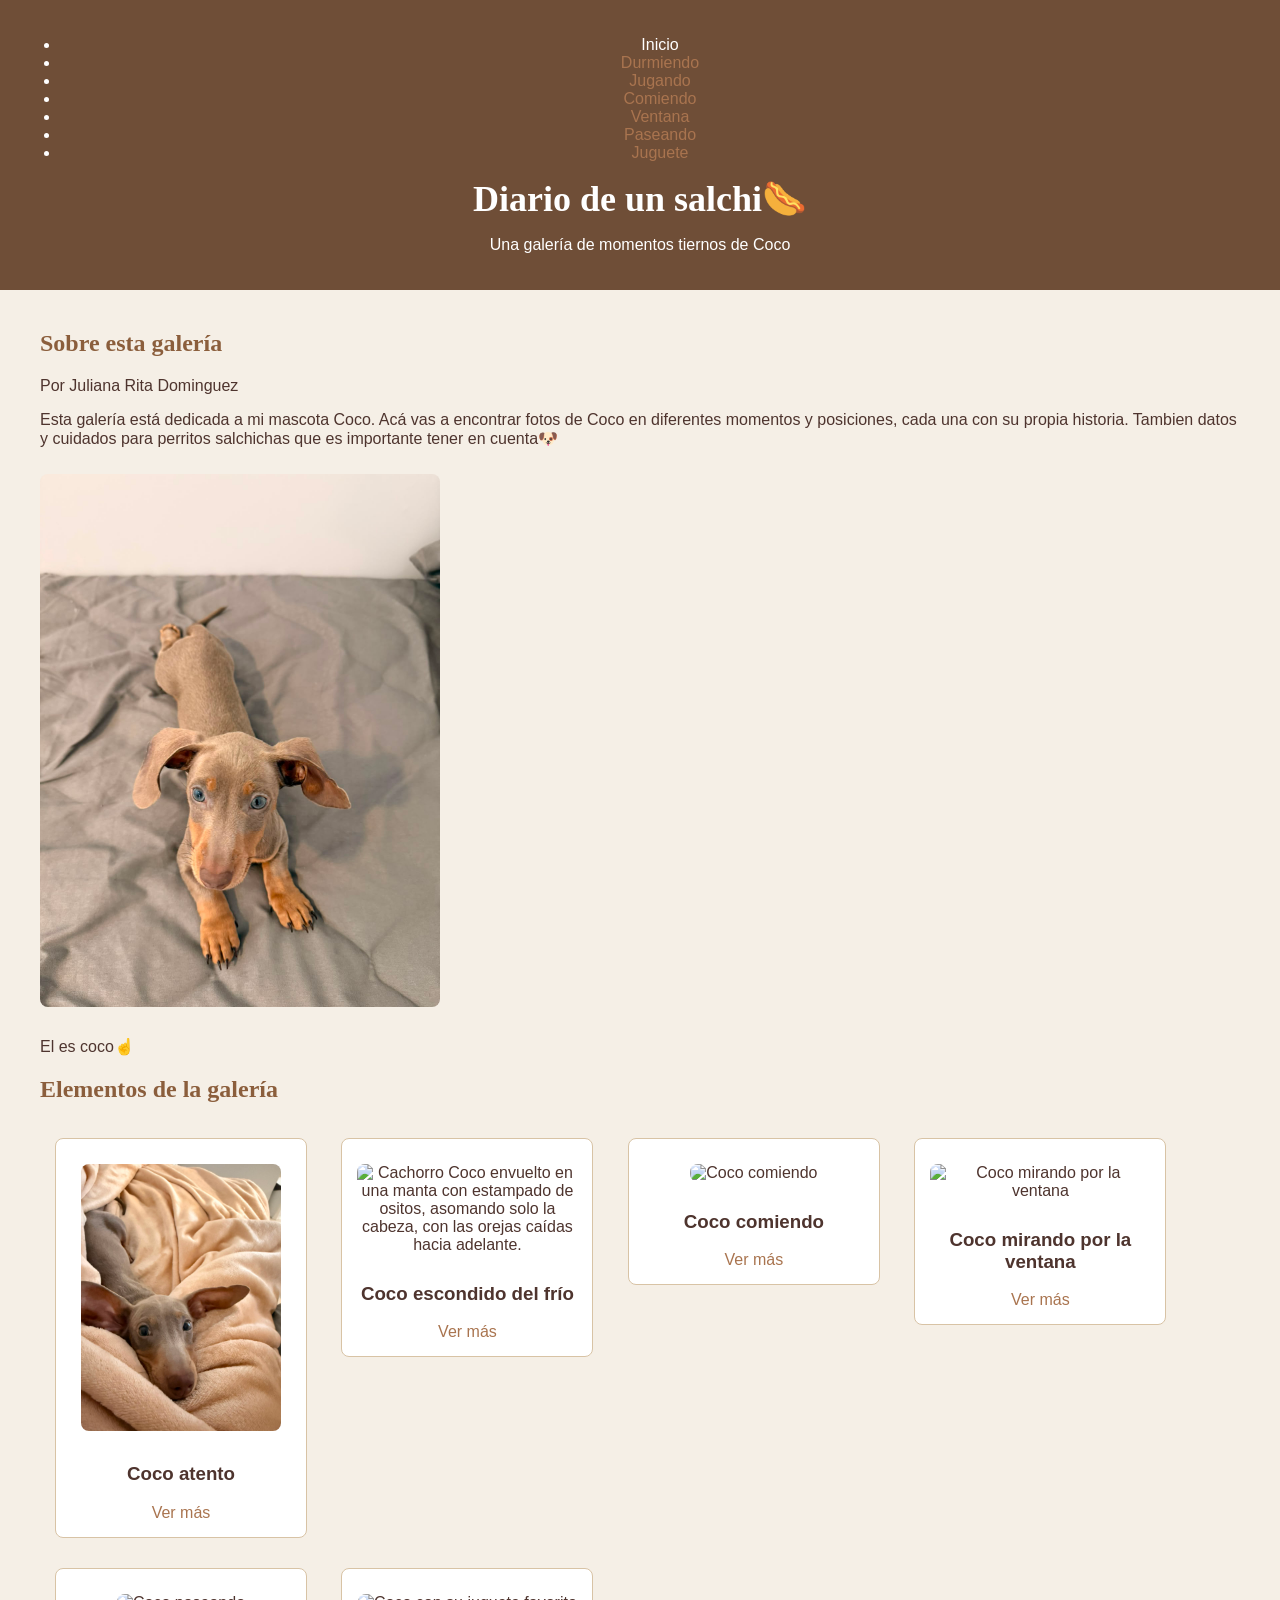
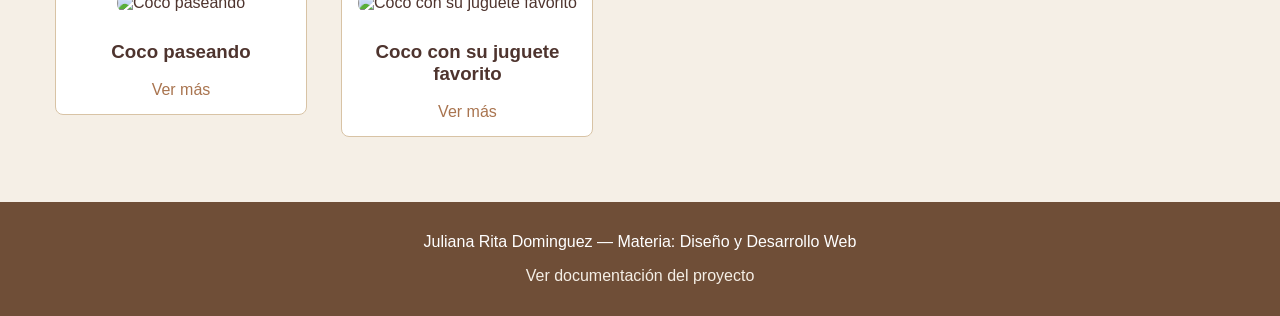
==== index.html @ 7f3f7b86 "Update image alt text and heading for Coco" ====
<!DOCTYPE html>
<html lang="es">
<head>
  <meta charset="UTF-8">
  <title>Diario de un salchi🌭</title>
  <link rel="stylesheet" href="css/style.css">
</head>
<body>

  <header>
  <nav>
    <ul>
      <li>Inicio</li>
      <li><a href="elemento1.html">Durmiendo</a></li>
      <li><a href="elemento2.html">Jugando</a></li>
      <li><a href="elemento3.html">Comiendo</a></li>
      <li><a href="elemento4.html">Ventana</a></li>
      <li><a href="elemento5.html">Paseando</a></li>
      <li><a href="elemento6.html">Juguete</a></li>
    </ul>
  </nav>
  <h1>Diario de un salchi🌭</h1>
  <p>Una galería de momentos tiernos de Coco</p>
</header>

  <main>

    <section>
      <h2>Sobre esta galería</h2>
      <p>Por Juliana Rita Dominguez</p>
      <p>Esta galería está dedicada a mi mascota Coco. Acá vas a encontrar fotos de Coco en diferentes momentos y posiciones, cada una con su propia historia. 
      Tambien datos y cuidados para perritos salchichas que es importante tener en cuenta🐶</p>
      <img src="img/coco.jpg" alt="Foto principal de Coco" width="400">
      <p>El es coco☝️</p>
    </section>

    <section>
      <h2>Elementos de la galería</h2>

      <div class="tarjeta">
        <img src="img/coco1.jpg" alt="Cachorro Coco acostado entre mantas color beige, con las orejas bien paradas y mirando fijo a la cámara." width="200">
        <h3>Coco atento</h3>
        <a href="elemento1.html">Ver más</a>
      </div>

      <div class="tarjeta">
        <img src="img/coco2.jpg" alt="Cachorro Coco envuelto en una manta con estampado de ositos, asomando solo la cabeza, con las orejas caídas hacia adelante." width="200">
        <h3>Coco escondido del frío</h3>
        <a href="elemento2.html">Ver más</a>
      </div>

      <div class="tarjeta">
        <img src="img/coco3.jpg" alt="Coco comiendo" width="200">
        <h3>Coco comiendo</h3>
        <a href="elemento3.html">Ver más</a>
      </div>

      <div class="tarjeta">
        <img src="img/coco4.jpg" alt="Coco mirando por la ventana" width="200">
        <h3>Coco mirando por la ventana</h3>
        <a href="elemento4.html">Ver más</a>
      </div>

      <div class="tarjeta">
        <img src="img/coco5.jpg" alt="Coco paseando" width="200">
        <h3>Coco paseando</h3>
        <a href="elemento5.html">Ver más</a>
      </div>

      <div class="tarjeta">
        <img src="img/coco6.jpg" alt="Coco con su juguete favorito" width="200">
        <h3>Coco con su juguete favorito</h3>
        <a href="elemento6.html">Ver más</a>
      </div>

    </section>

  </main>

  <footer>
    <p>Juliana Rita Dominguez — Materia: Diseño y Desarrollo Web</p>
    <p><a href="README.md">Ver documentación del proyecto</a></p>
  </footer>

</body>
</html>
---- css/style.css ----
/* Colores generales del sitio */
body {
  background-color: #F5EFE6;
  color: #4E342E;
  font-family: Arial, sans-serif;
  margin: 0;
  padding: 0;
}

/* Encabezado */
header {
  background-color: #6F4E37;
  color: #FFFFFF;
  padding: 20px;
  text-align: center;
}

header h1 {
  font-family: Georgia, serif;
  font-size: 36px;
  margin: 0;
}

/* Pie de página */
footer {
  background-color: #6F4E37;
  color: #FFFFFF;
  text-align: center;
  padding: 15px;
  margin-top: 30px;
}

footer a {
  color: #F5EFE6;
}

/* Contenido principal */
main {
  padding: 20px 40px;
}

h2 {
  font-family: Georgia, serif;
  color: #8B5E3C;
}

/* Imágenes */
img {
  border-radius: 8px;
  margin: 10px 0;
}

/* Enlaces */
a {
  color: #A9744F;
  text-decoration: none;
}

a:hover {
  color: #7A4B2A;
  text-decoration: underline;
}

/* Tarjetas de cada elemento de la galería */
.tarjeta {
  background-color: #FFFFFF;
  border: 1px solid #D8C3A5;
  border-radius: 8px;
  padding: 15px;
  margin: 15px;
  display: inline-block;
  width: 220px;
  text-align: center;
  vertical-align: top;
}
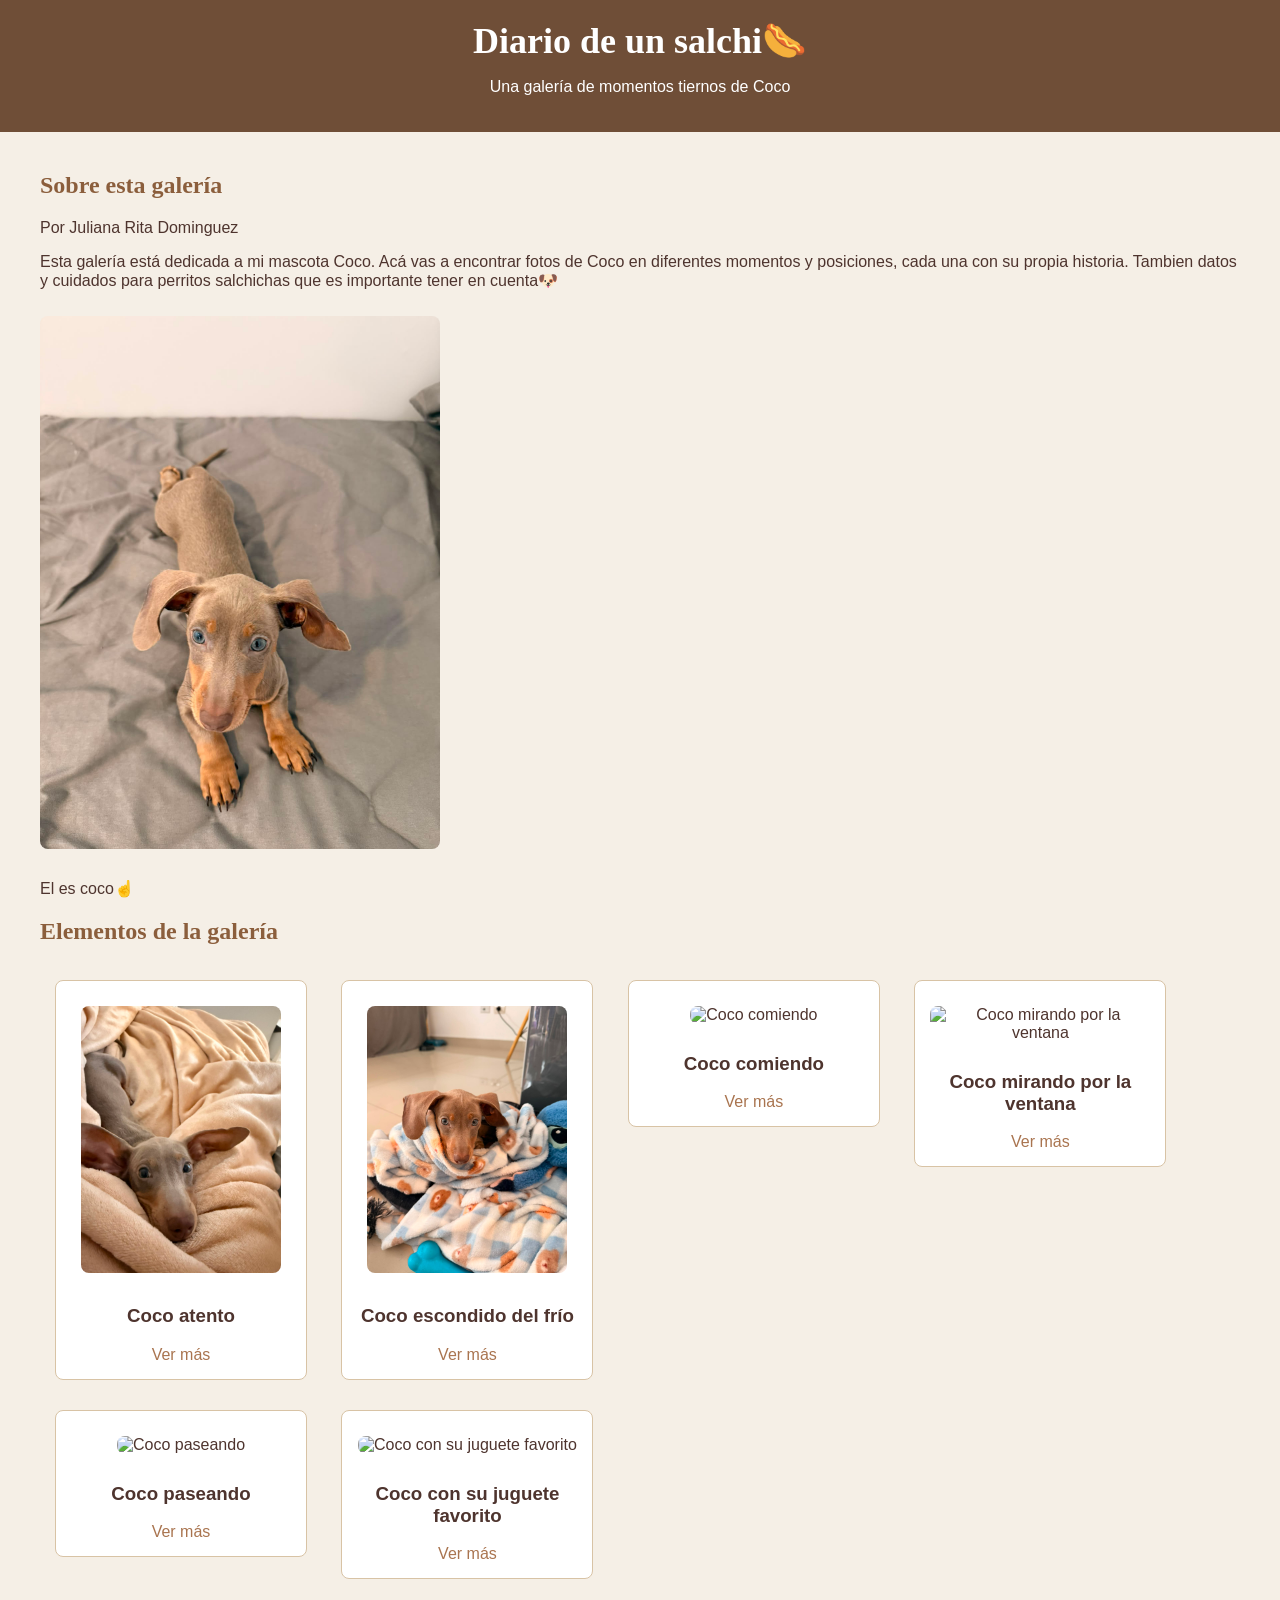
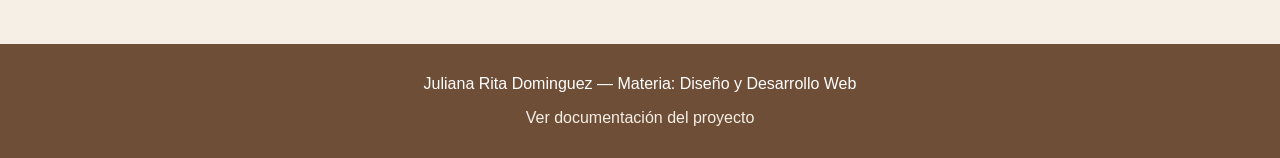
==== commit 1f98d578: "Update index.html" ====
--- a/index.html
+++ b/index.html
@@ -7,18 +7,7 @@
 </head>
 <body>
 
-  <header>
-  <nav>
-    <ul>
-      <li>Inicio</li>
-      <li><a href="elemento1.html">Durmiendo</a></li>
-      <li><a href="elemento2.html">Jugando</a></li>
-      <li><a href="elemento3.html">Comiendo</a></li>
-      <li><a href="elemento4.html">Ventana</a></li>
-      <li><a href="elemento5.html">Paseando</a></li>
-      <li><a href="elemento6.html">Juguete</a></li>
-    </ul>
-  </nav>
+<header>
   <h1>Diario de un salchi🌭</h1>
   <p>Una galería de momentos tiernos de Coco</p>
 </header>
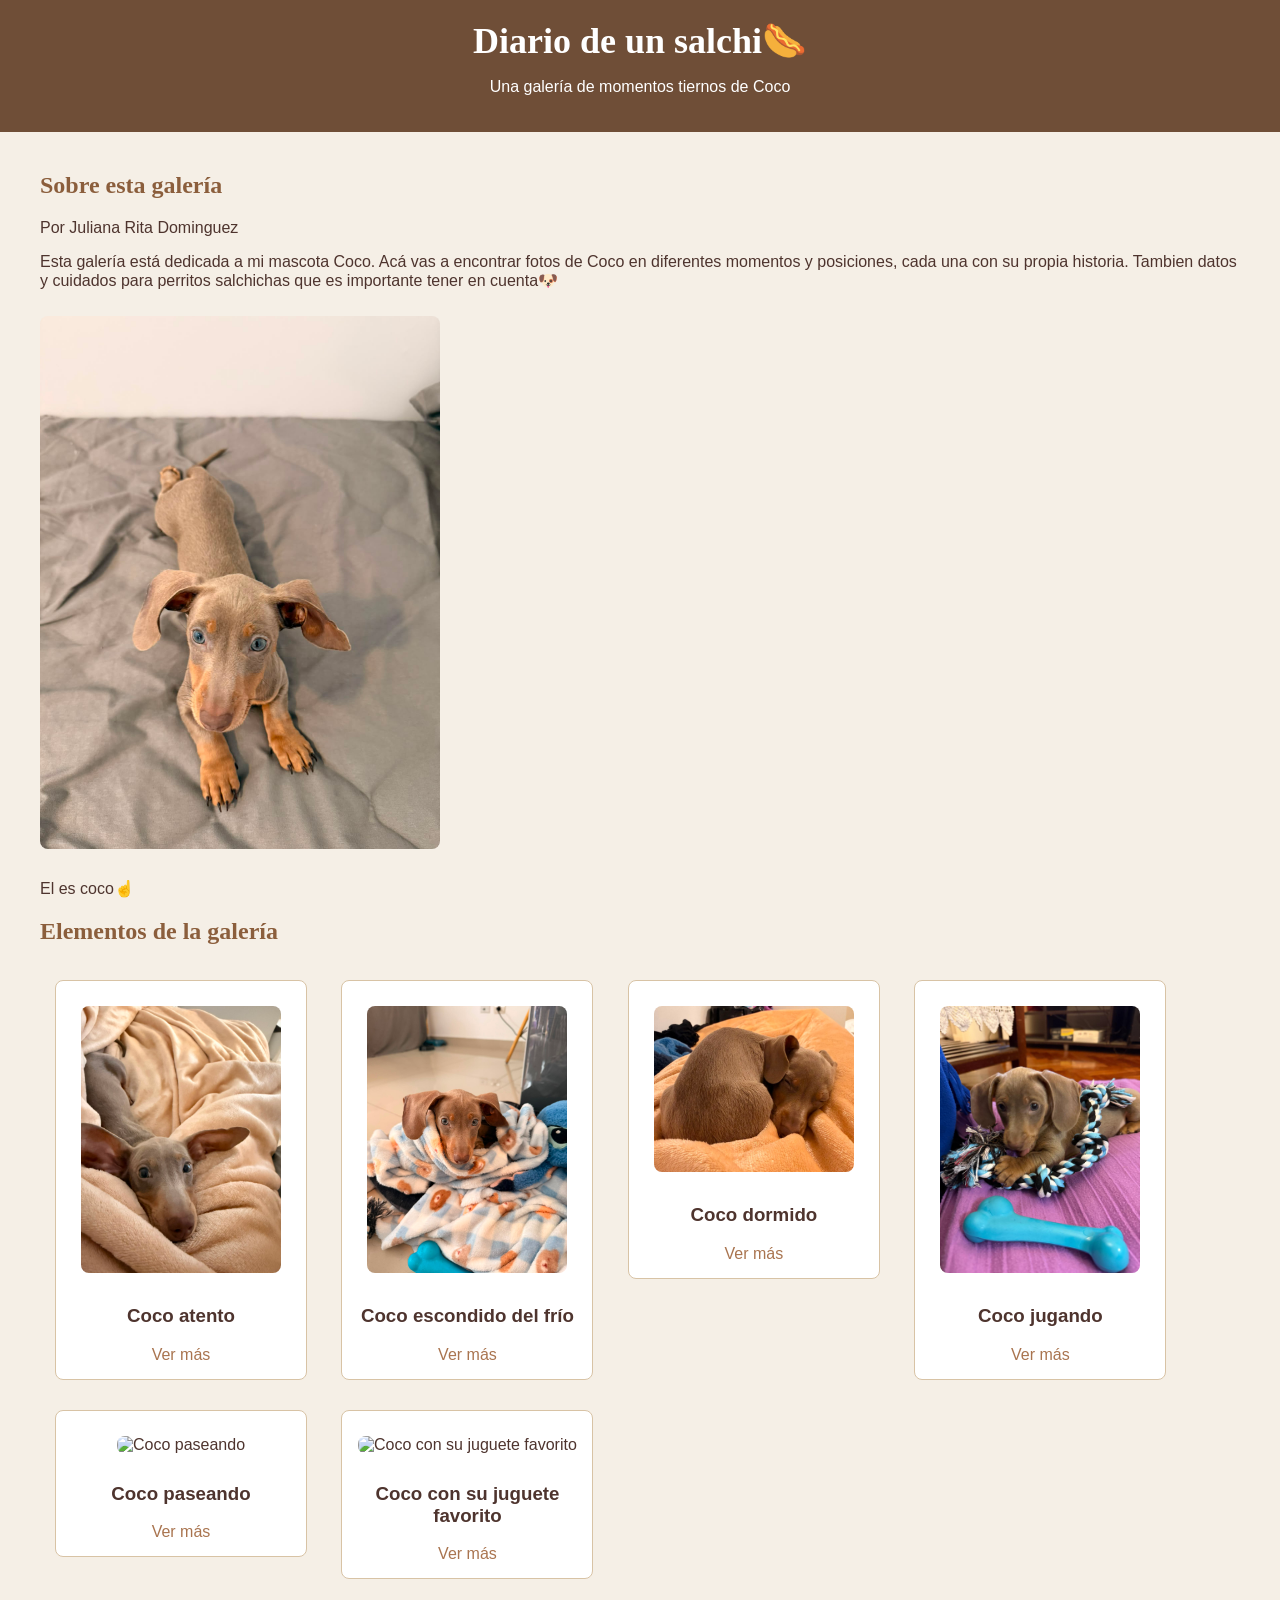
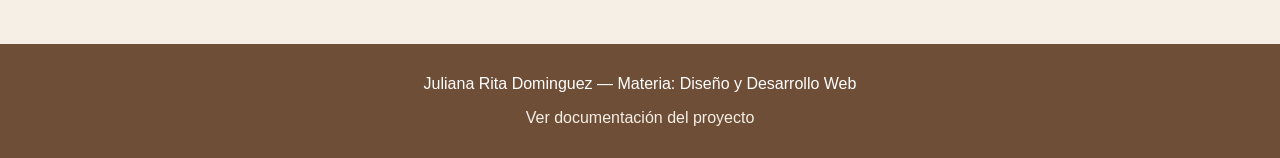
==== commit e76091ed: "Update image alt text and headings for Coco" ====
--- a/index.html
+++ b/index.html
@@ -39,14 +39,14 @@
       </div>
 
       <div class="tarjeta">
-        <img src="img/coco3.jpg" alt="Coco comiendo" width="200">
-        <h3>Coco comiendo</h3>
+        <img src="img/coco3.jpg" alt="Coco dormido" width="200">
+        <h3>Coco dormido</h3>
         <a href="elemento3.html">Ver más</a>
       </div>
 
       <div class="tarjeta">
-        <img src="img/coco4.jpg" alt="Coco mirando por la ventana" width="200">
-        <h3>Coco mirando por la ventana</h3>
+        <img src="img/coco4.jpg" alt="Coco jugando" width="200">
+        <h3>Coco jugando</h3>
         <a href="elemento4.html">Ver más</a>
       </div>
 
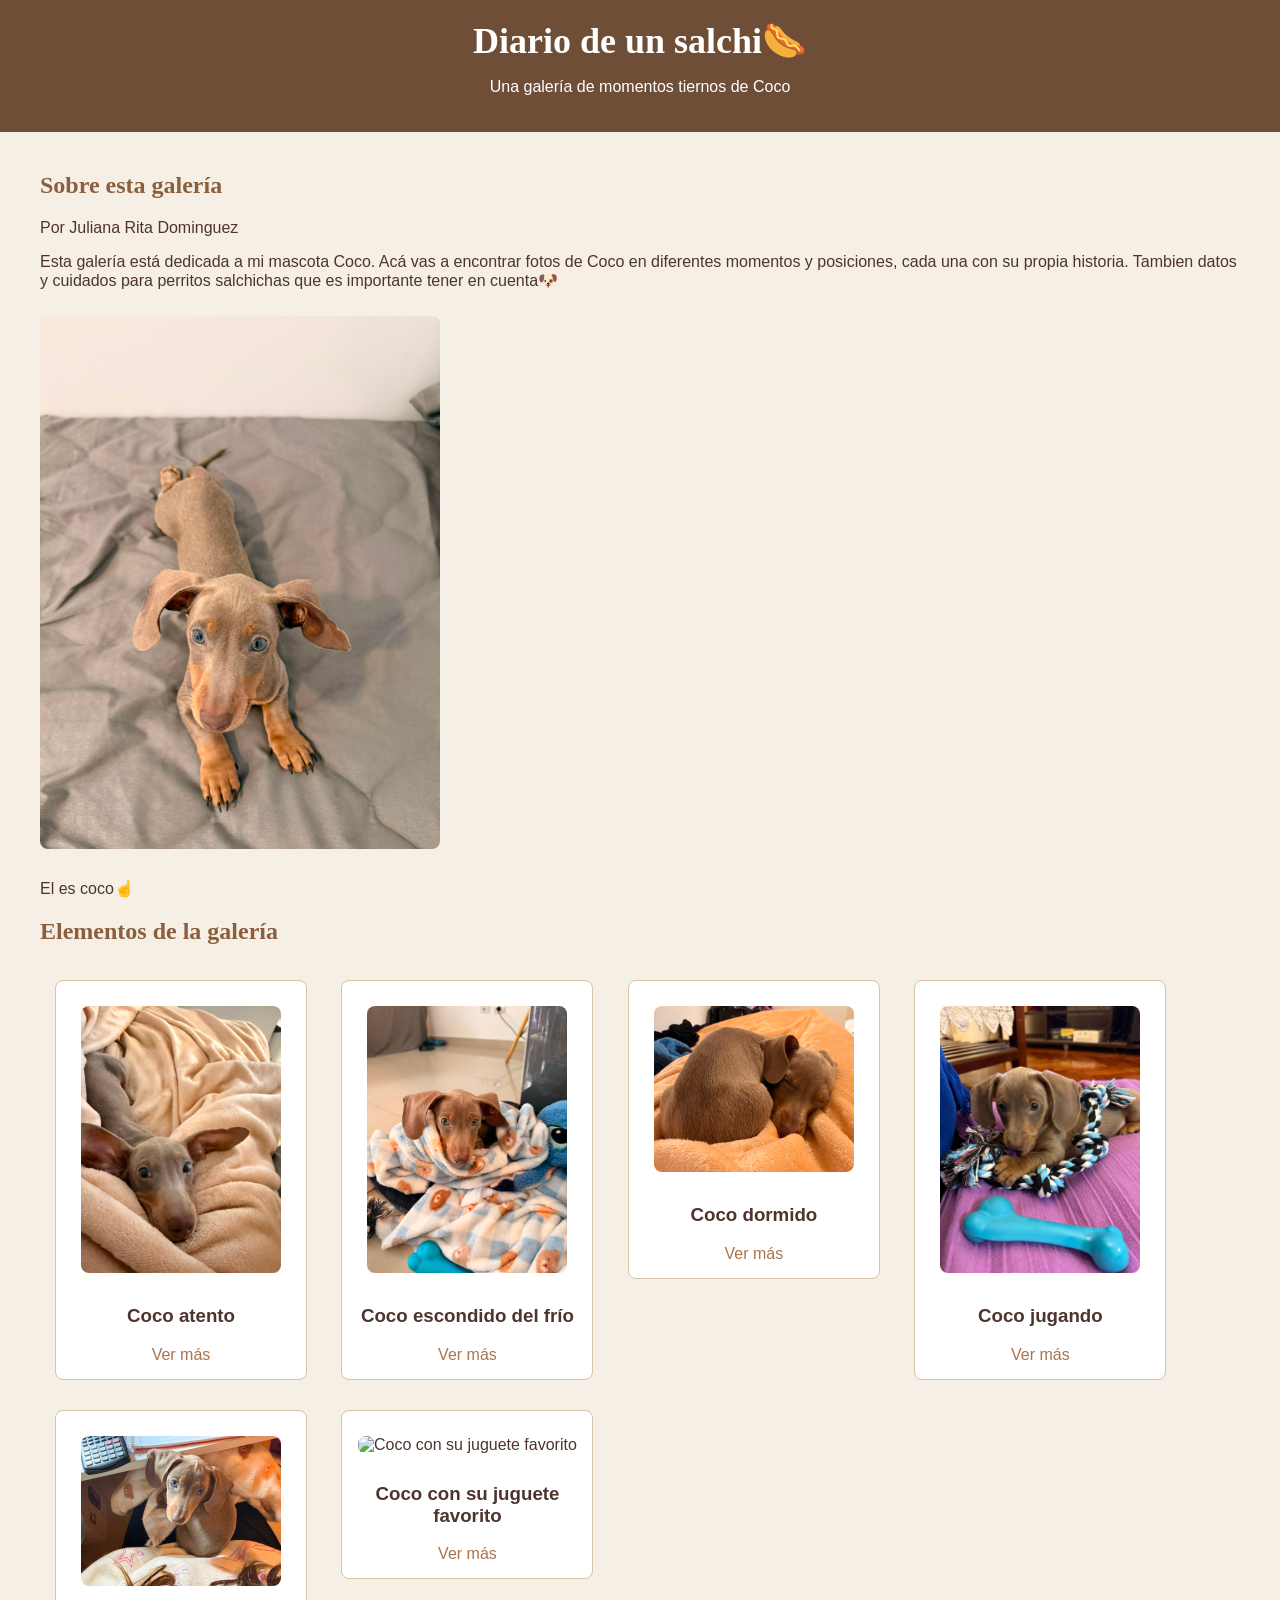
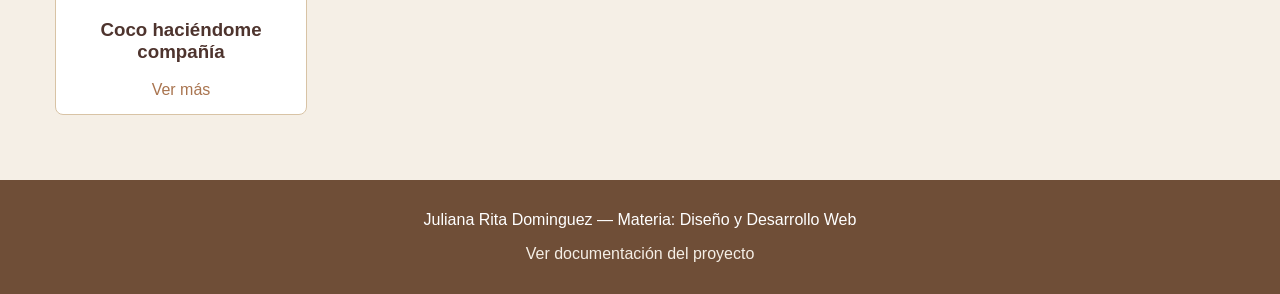
==== commit bfb09ba4: "Update image alt text and heading for Coco" ====
--- a/index.html
+++ b/index.html
@@ -51,8 +51,8 @@
       </div>
 
       <div class="tarjeta">
-        <img src="img/coco5.jpg" alt="Coco paseando" width="200">
-        <h3>Coco paseando</h3>
+        <img src="img/coco5.jpg" alt="Coco haciéndome compañía" width="200">
+        <h3>Coco haciéndome compañía</h3>
         <a href="elemento5.html">Ver más</a>
       </div>
 
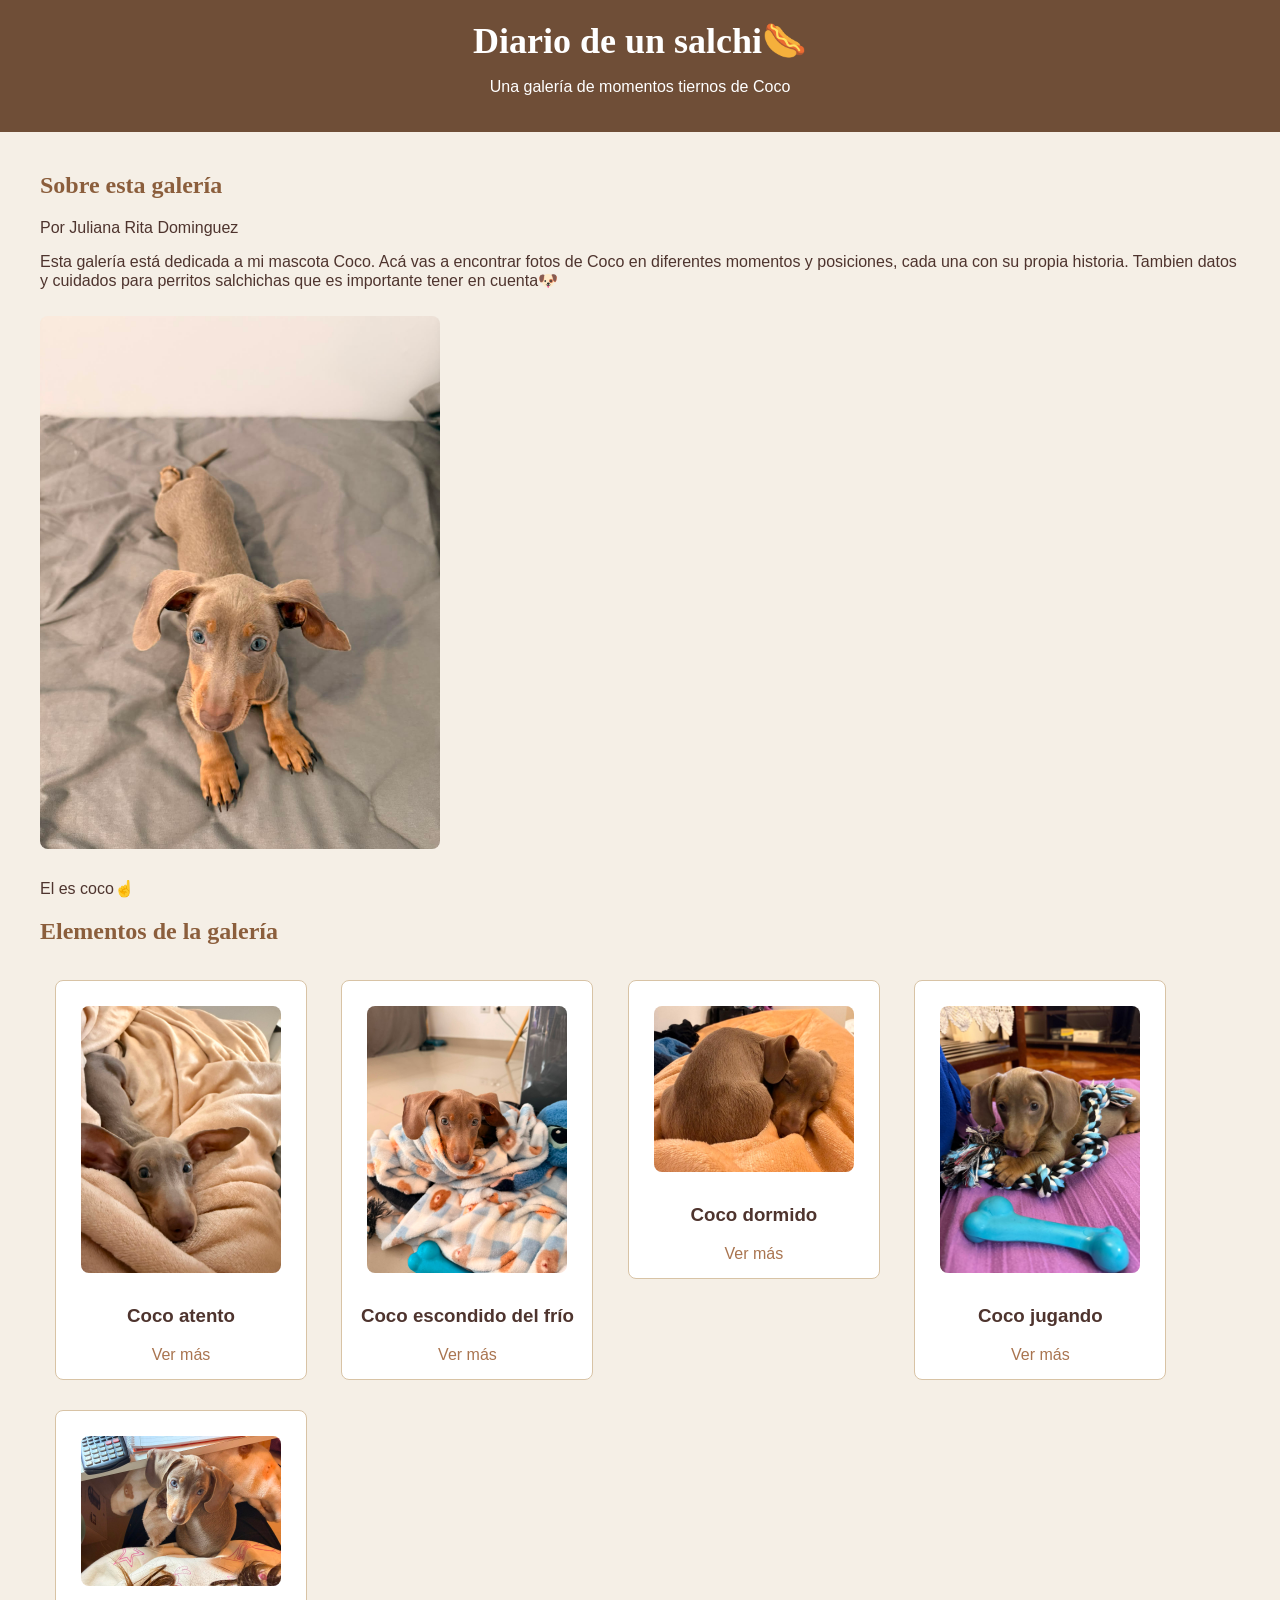
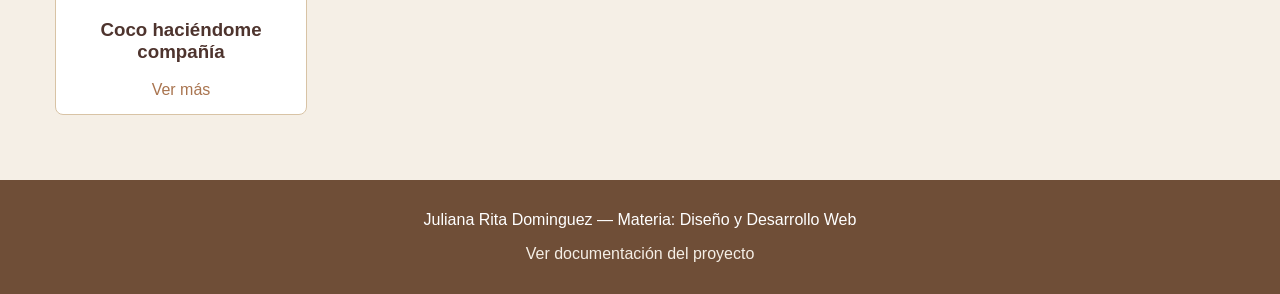
==== commit 45383b31: "Remove Coco's favorite toy section from index.html Removed a section displaying an image of Coco wit" ====
--- a/index.html
+++ b/index.html
@@ -56,12 +56,6 @@
         <a href="elemento5.html">Ver más</a>
       </div>
 
-      <div class="tarjeta">
-        <img src="img/coco6.jpg" alt="Coco con su juguete favorito" width="200">
-        <h3>Coco con su juguete favorito</h3>
-        <a href="elemento6.html">Ver más</a>
-      </div>
-
     </section>
 
   </main>
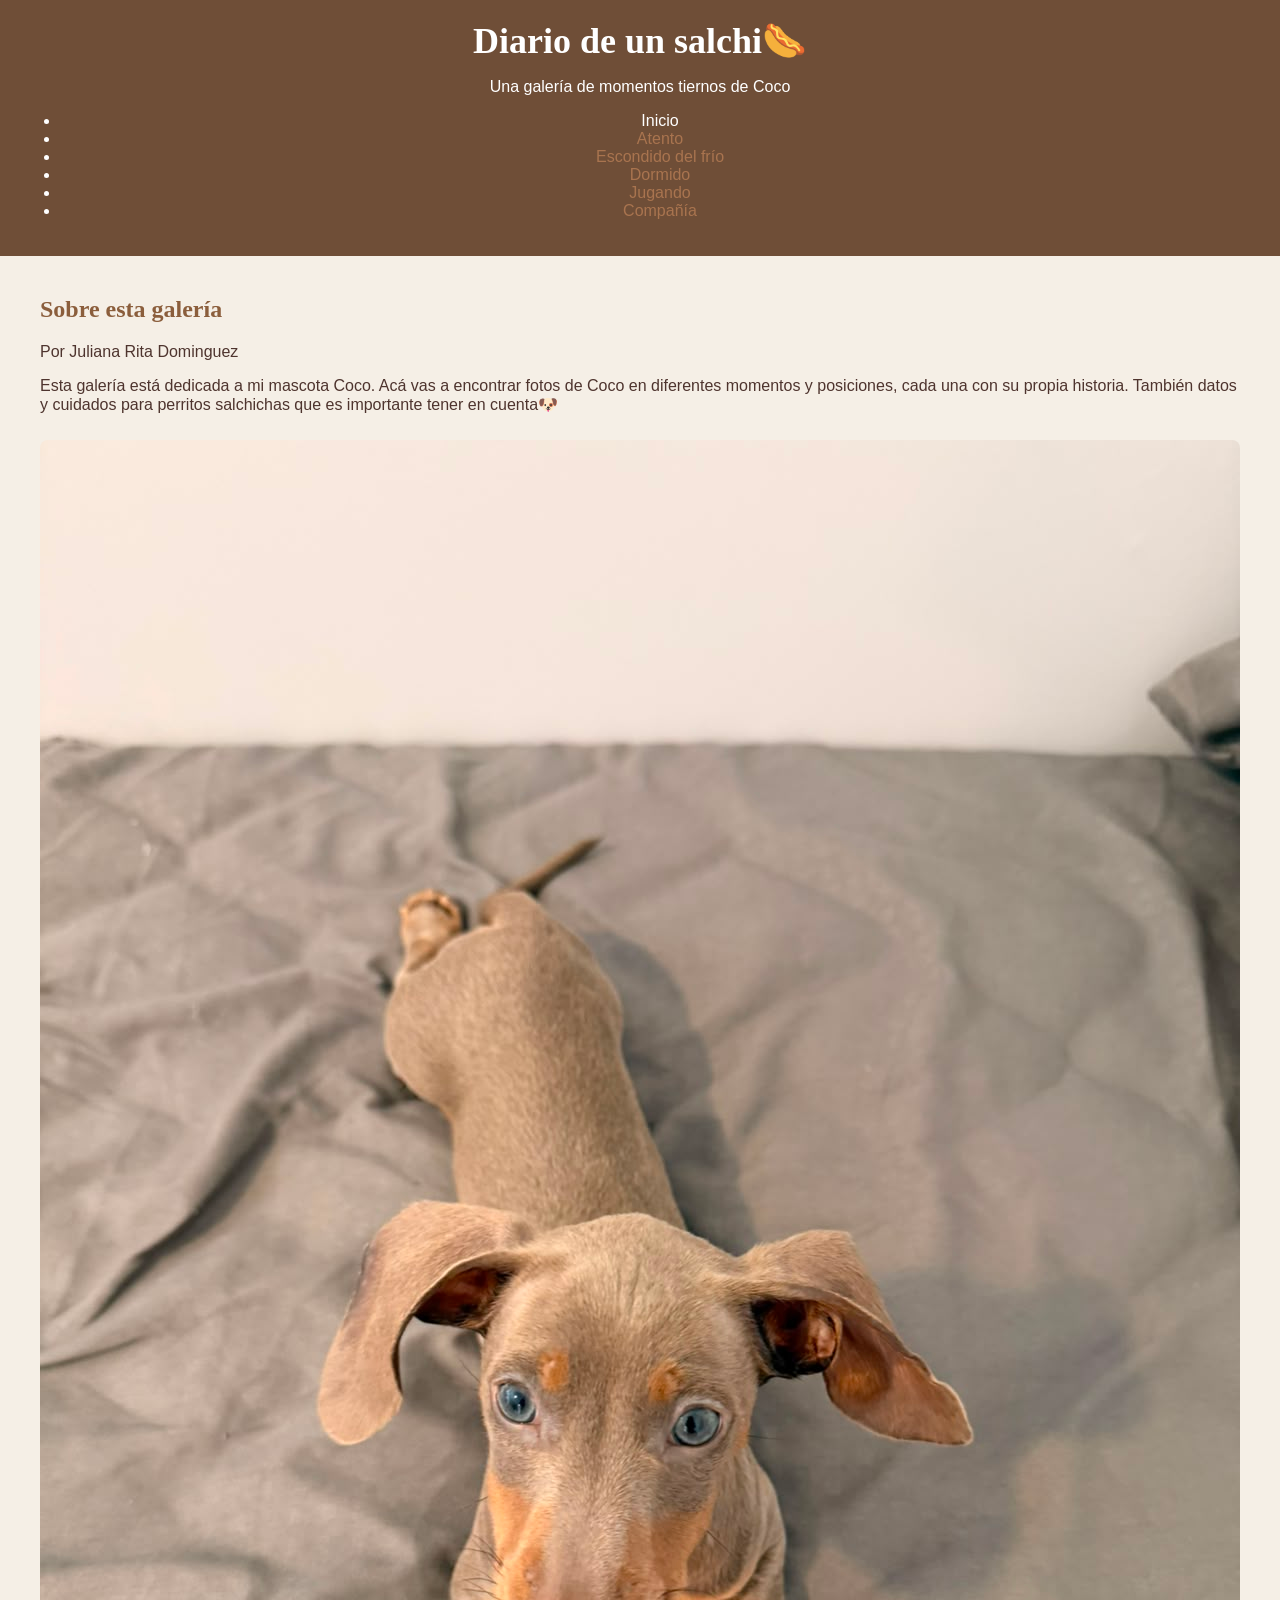
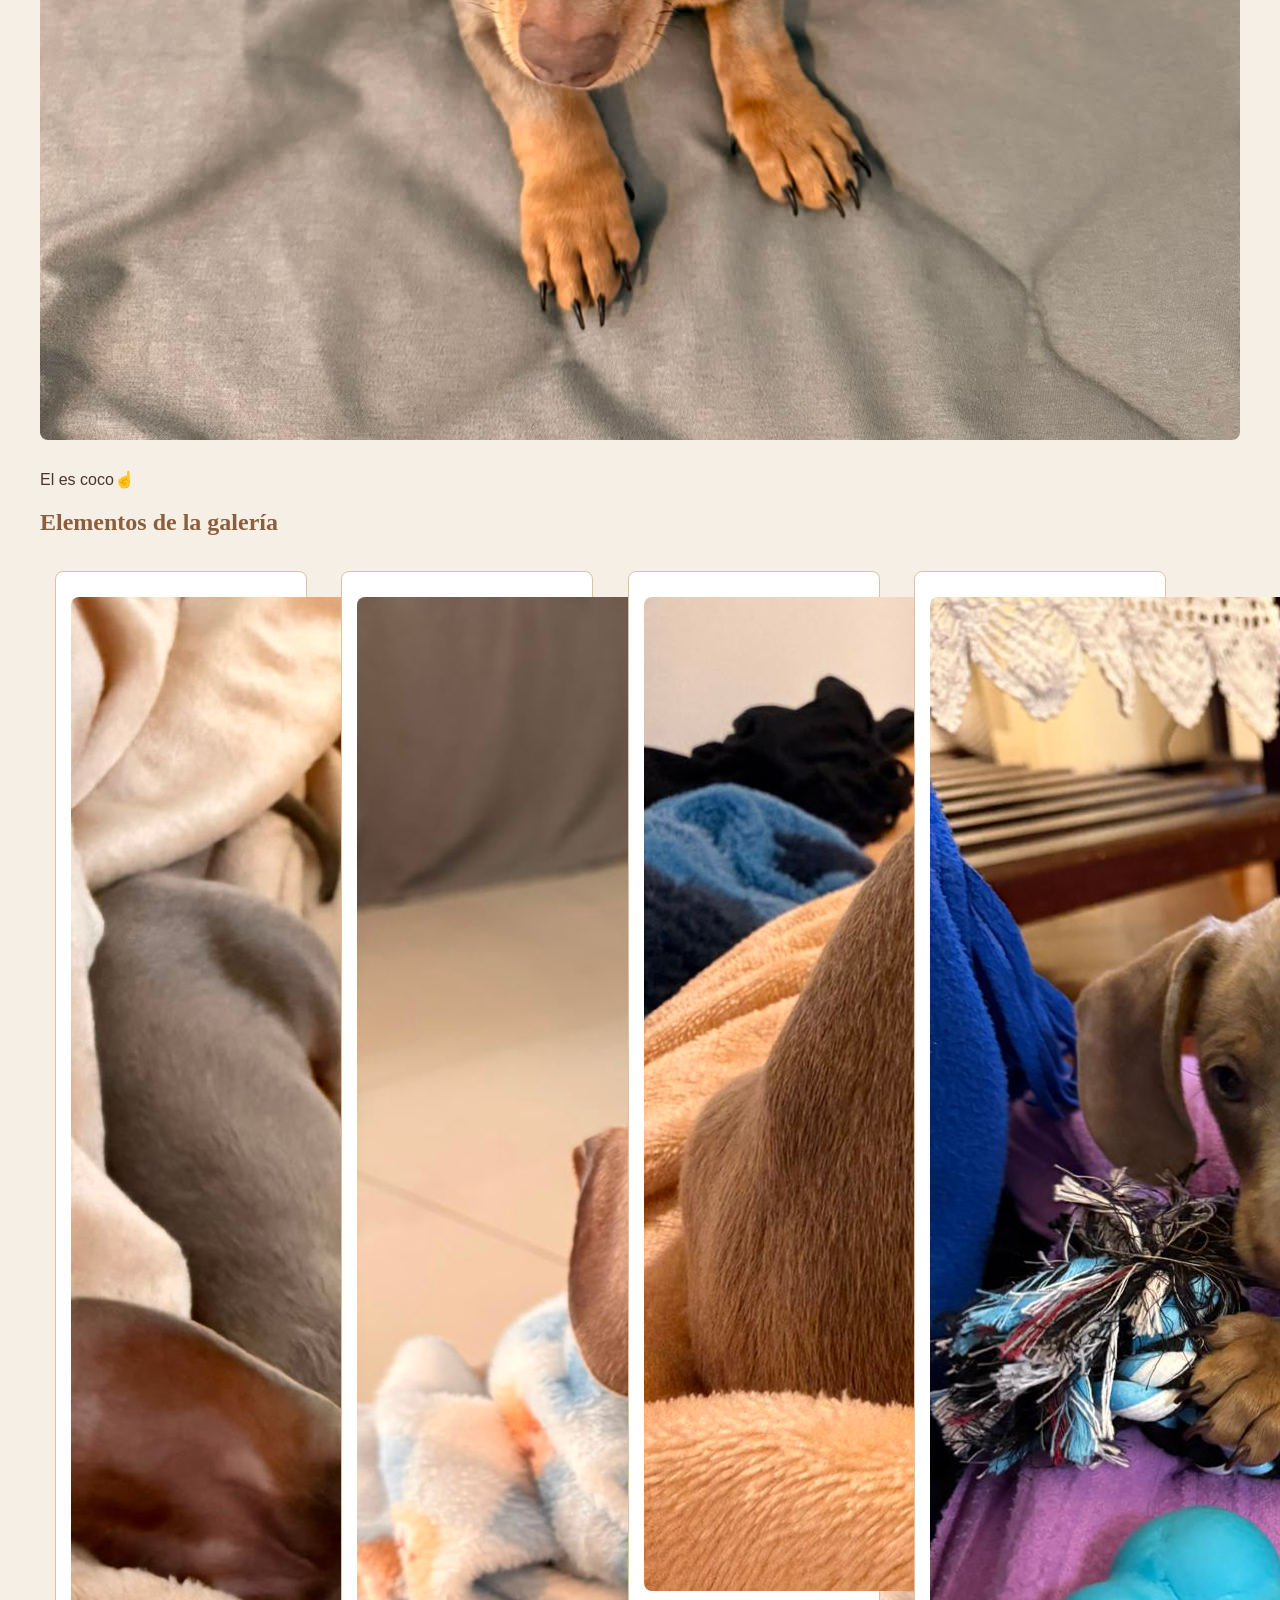
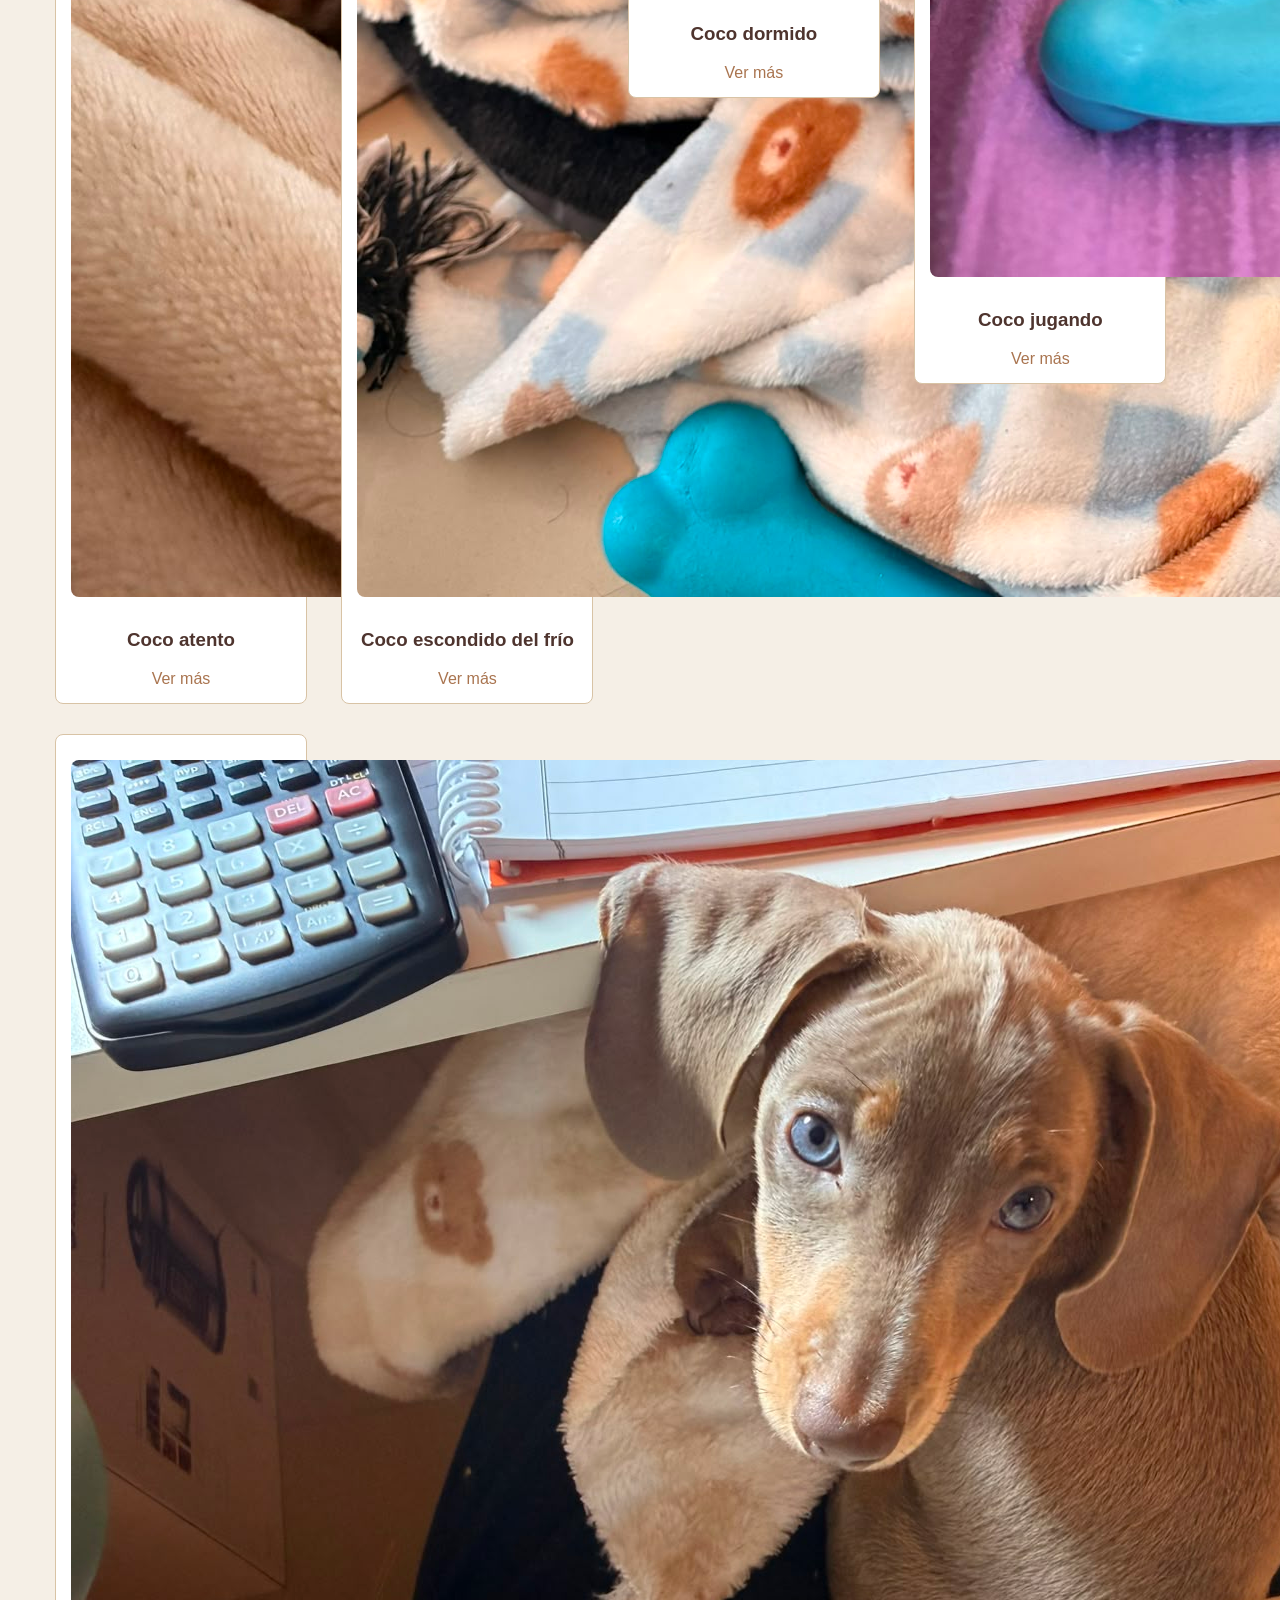
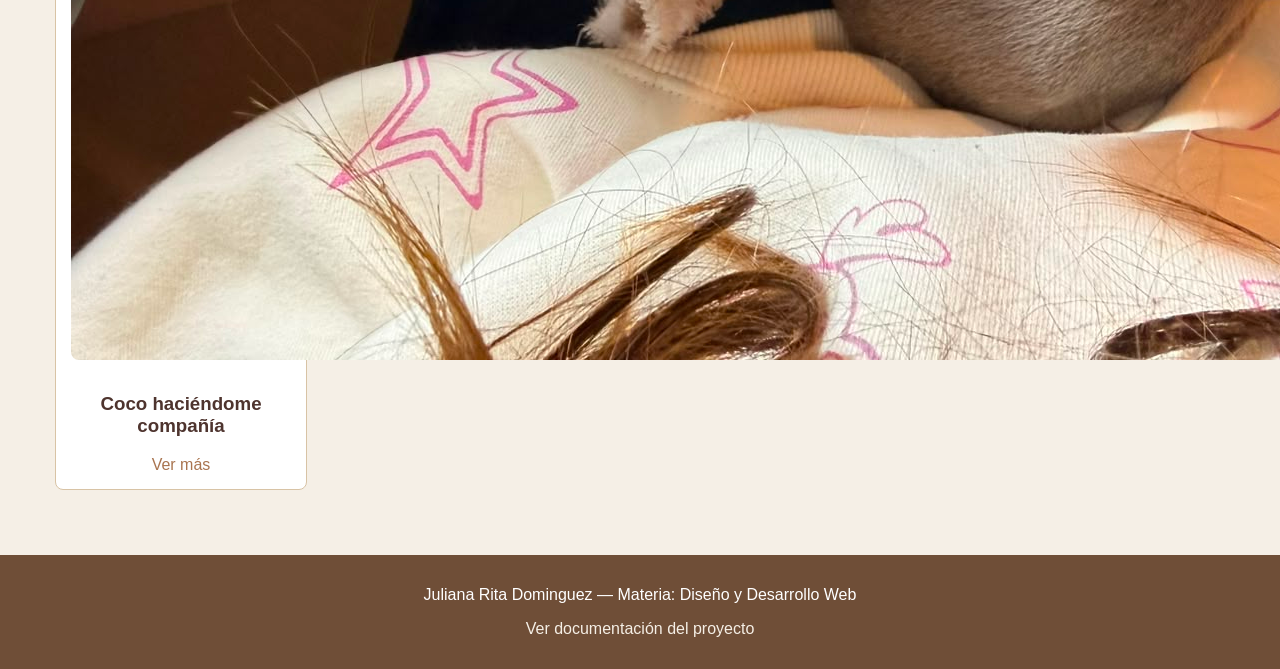
==== commit 623b5013: "Add navigation menu and update gallery structure" ====
--- a/index.html
+++ b/index.html
@@ -2,60 +2,73 @@
 <html lang="es">
 <head>
   <meta charset="UTF-8">
+  <meta name="viewport" content="width=device-width, initial-scale=1.0">
   <title>Diario de un salchi🌭</title>
   <link rel="stylesheet" href="css/style.css">
 </head>
 <body>
 
-<header>
-  <h1>Diario de un salchi🌭</h1>
-  <p>Una galería de momentos tiernos de Coco</p>
-</header>
+  <header>
+    <h1>Diario de un salchi🌭</h1>
+    <p>Una galería de momentos tiernos de Coco</p>
+    <nav>
+      <ul>
+        <li>Inicio</li>
+        <li><a href="elemento1.html">Atento</a></li>
+        <li><a href="elemento2.html">Escondido del frío</a></li>
+        <li><a href="elemento3.html">Dormido</a></li>
+        <li><a href="elemento4.html">Jugando</a></li>
+        <li><a href="elemento5.html">Compañía</a></li>
+      </ul>
+    </nav>
+  </header>
 
   <main>
 
     <section>
       <h2>Sobre esta galería</h2>
       <p>Por Juliana Rita Dominguez</p>
-      <p>Esta galería está dedicada a mi mascota Coco. Acá vas a encontrar fotos de Coco en diferentes momentos y posiciones, cada una con su propia historia. 
-      Tambien datos y cuidados para perritos salchichas que es importante tener en cuenta🐶</p>
-      <img src="img/coco.jpg" alt="Foto principal de Coco" width="400">
+      <p>Esta galería está dedicada a mi mascota Coco. Acá vas a encontrar fotos de Coco en diferentes momentos y posiciones, cada una con su propia historia. También datos y cuidados para perritos salchichas que es importante tener en cuenta🐶</p>
+      <img src="img/coco.jpg" alt="Foto principal de Coco" class="imagen-principal">
       <p>El es coco☝️</p>
     </section>
 
     <section>
       <h2>Elementos de la galería</h2>
 
-      <div class="tarjeta">
-        <img src="img/coco1.jpg" alt="Cachorro Coco acostado entre mantas color beige, con las orejas bien paradas y mirando fijo a la cámara." width="200">
-        <h3>Coco atento</h3>
-        <a href="elemento1.html">Ver más</a>
+      <div class="galeria">
+
+        <div class="tarjeta">
+          <img src="img/coco1.jpg" alt="Cachorro Coco acostado entre mantas color beige, con las orejas bien paradas y mirando fijo a la cámara.">
+          <h3>Coco atento</h3>
+          <a href="elemento1.html">Ver más</a>
+        </div>
+
+        <div class="tarjeta">
+          <img src="img/coco2.jpg" alt="Cachorro Coco envuelto en una manta con estampado de ositos, asomando solo la cabeza, con las orejas caídas hacia adelante.">
+          <h3>Coco escondido del frío</h3>
+          <a href="elemento2.html">Ver más</a>
+        </div>
+
+        <div class="tarjeta">
+          <img src="img/coco3.jpg" alt="Cachorro Coco durmiendo hecho un ovillo sobre una manta color durazno, con la cabeza apoyada y los ojos cerrados.">
+          <h3>Coco dormido</h3>
+          <a href="elemento3.html">Ver más</a>
+        </div>
+
+        <div class="tarjeta">
+          <img src="img/coco4.jpg" alt="Cachorro Coco mordiendo una soga de juguete multicolor apoyado sobre una manta violeta, con un hueso de goma celeste al lado.">
+          <h3>Coco jugando</h3>
+          <a href="elemento4.html">Ver más</a>
+        </div>
+
+        <div class="tarjeta">
+          <img src="img/coco5.jpg" alt="Cachorro Coco de ojos claros sentado sobre las piernas de su dueña mientras ella estudia, con una calculadora y un cuaderno de fondo.">
+          <h3>Coco haciéndome compañía</h3>
+          <a href="elemento5.html">Ver más</a>
+        </div>
+
       </div>
-
-      <div class="tarjeta">
-        <img src="img/coco2.jpg" alt="Cachorro Coco envuelto en una manta con estampado de ositos, asomando solo la cabeza, con las orejas caídas hacia adelante." width="200">
-        <h3>Coco escondido del frío</h3>
-        <a href="elemento2.html">Ver más</a>
-      </div>
-
-      <div class="tarjeta">
-        <img src="img/coco3.jpg" alt="Coco dormido" width="200">
-        <h3>Coco dormido</h3>
-        <a href="elemento3.html">Ver más</a>
-      </div>
-
-      <div class="tarjeta">
-        <img src="img/coco4.jpg" alt="Coco jugando" width="200">
-        <h3>Coco jugando</h3>
-        <a href="elemento4.html">Ver más</a>
-      </div>
-
-      <div class="tarjeta">
-        <img src="img/coco5.jpg" alt="Coco haciéndome compañía" width="200">
-        <h3>Coco haciéndome compañía</h3>
-        <a href="elemento5.html">Ver más</a>
-      </div>
-
     </section>
 
   </main>
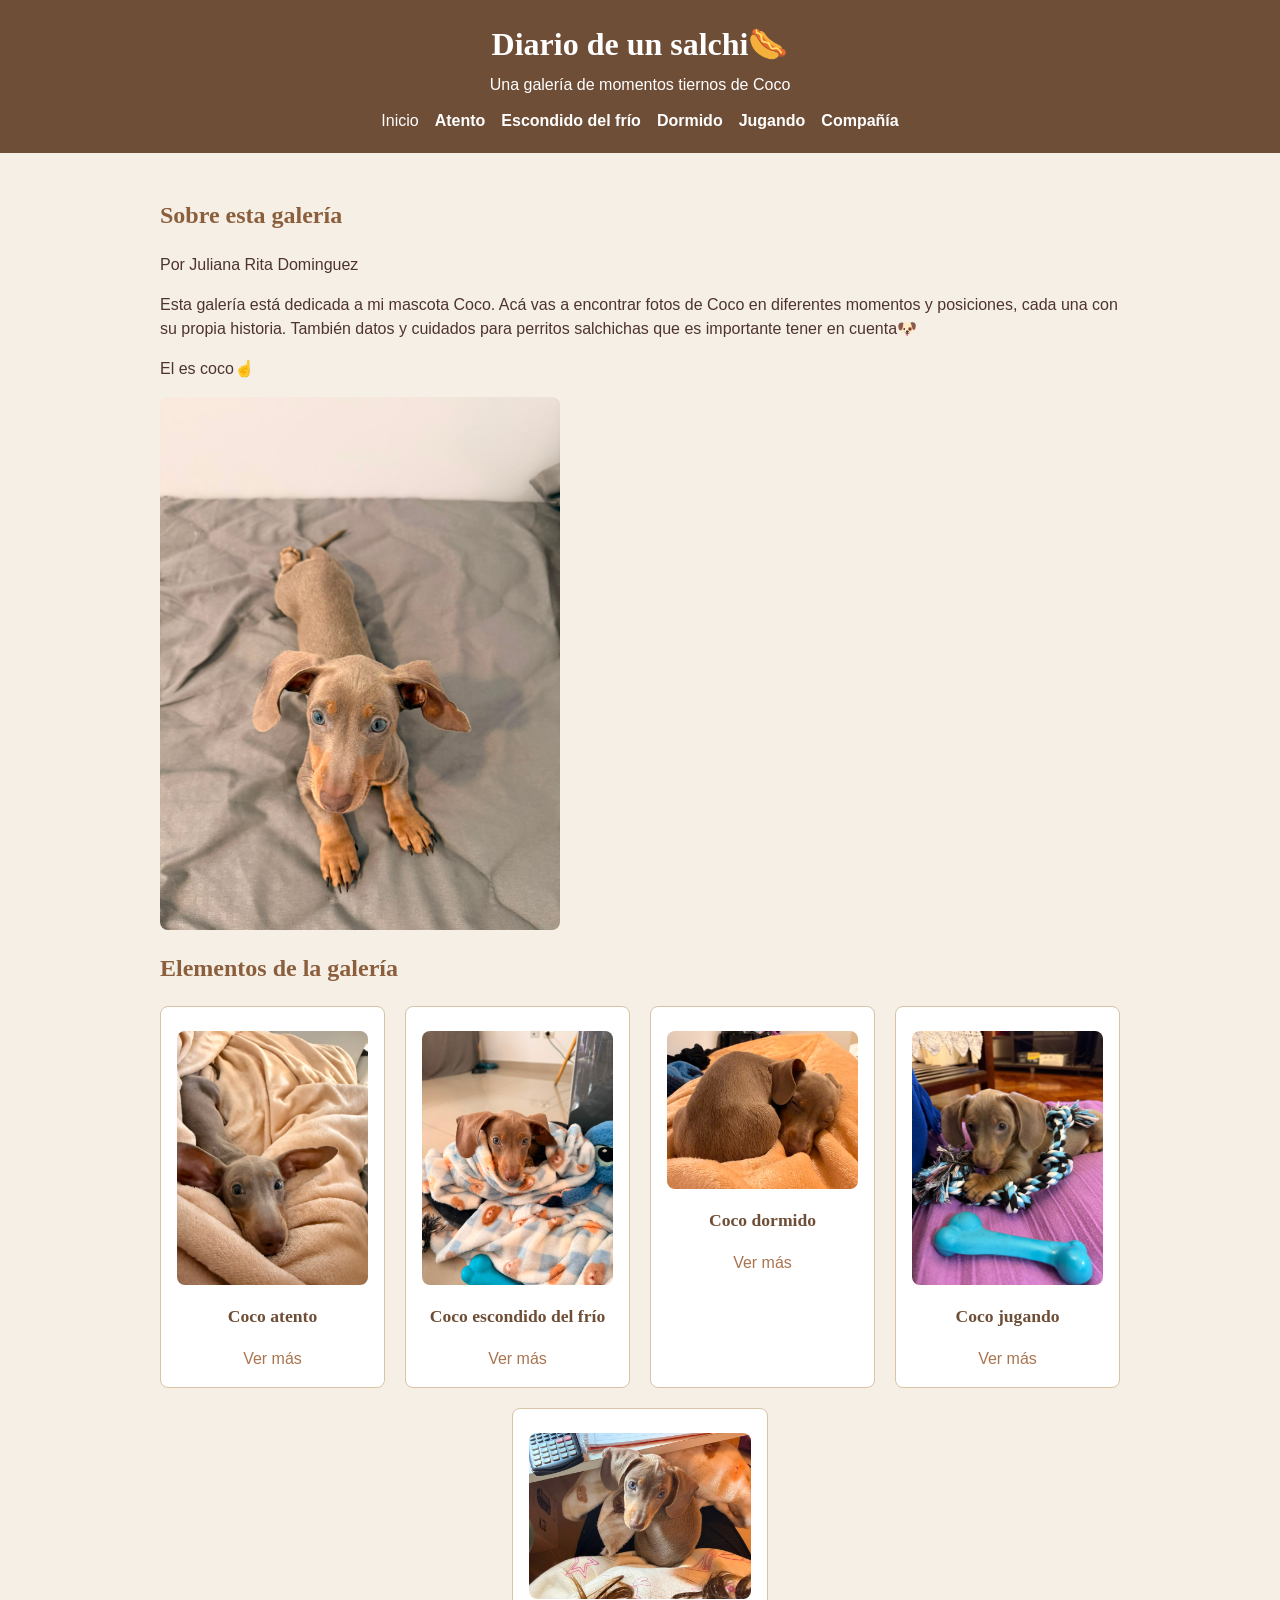
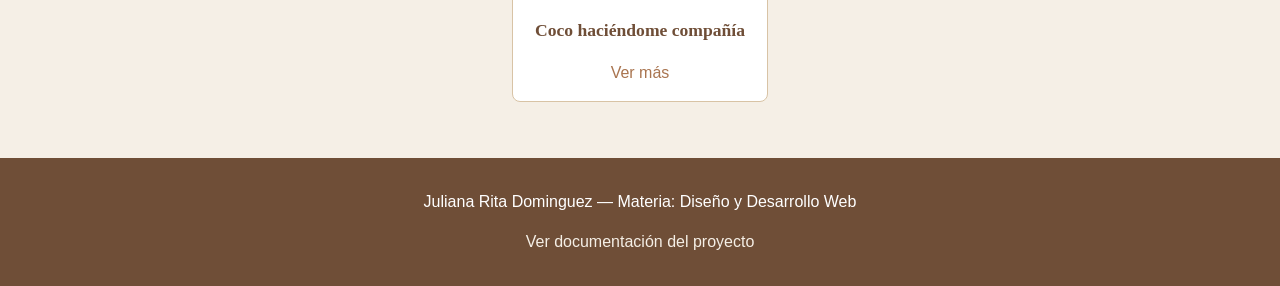
==== commit ce22a7ff: "Refactor gallery section with intro class and divs" ====
--- a/index.html
+++ b/index.html
@@ -25,12 +25,16 @@
 
   <main>
 
-    <section>
-      <h2>Sobre esta galería</h2>
-      <p>Por Juliana Rita Dominguez</p>
-      <p>Esta galería está dedicada a mi mascota Coco. Acá vas a encontrar fotos de Coco en diferentes momentos y posiciones, cada una con su propia historia. También datos y cuidados para perritos salchichas que es importante tener en cuenta🐶</p>
-      <img src="img/coco.jpg" alt="Foto principal de Coco" class="imagen-principal">
-      <p>El es coco☝️</p>
+    <section class="intro">
+      <div class="intro-texto">
+        <h2>Sobre esta galería</h2>
+        <p>Por Juliana Rita Dominguez</p>
+        <p>Esta galería está dedicada a mi mascota Coco. Acá vas a encontrar fotos de Coco en diferentes momentos y posiciones, cada una con su propia historia. También datos y cuidados para perritos salchichas que es importante tener en cuenta🐶</p>
+        <p>El es coco☝️</p>
+      </div>
+      <div class="intro-imagen">
+        <img src="img/coco.jpg" alt="Foto principal de Coco" class="imagen-principal">
+      </div>
     </section>
 
     <section>
--- a/css/style.css
+++ b/css/style.css
@@ -1,53 +1,88 @@
-/* Colores generales del sitio */
+html {
+  font-size: 100%;
+}
+
 body {
   background-color: #F5EFE6;
   color: #4E342E;
-  font-family: Arial, sans-serif;
+  font-family: Arial, Helvetica, sans-serif;
   margin: 0;
   padding: 0;
+  line-height: 1.5;
 }
 
 /* Encabezado */
 header {
   background-color: #6F4E37;
   color: #FFFFFF;
-  padding: 20px;
+  padding: 1.25rem 1rem;
   text-align: center;
 }
 
 header h1 {
   font-family: Georgia, serif;
-  font-size: 36px;
-  margin: 0;
+  font-size: 2rem;
+  margin: 0 0 0.3rem 0;
 }
 
-/* Pie de página */
-footer {
-  background-color: #6F4E37;
-  color: #FFFFFF;
-  text-align: center;
-  padding: 15px;
-  margin-top: 30px;
+header p {
+  margin: 0;
+  font-size: 1rem;
 }
 
-footer a {
+/* Navegación (Flexbox) */
+nav ul {
+  list-style: none;
+  display: flex;
+  flex-wrap: wrap;
+  justify-content: center;
+  gap: 1rem;
+  padding: 0;
+  margin: 0.75rem 0 0 0;
+}
+
+nav a {
+  color: #FFFFFF;
+  font-weight: bold;
+  text-decoration: none;
+}
+
+nav a:hover {
   color: #F5EFE6;
+  text-decoration: underline;
 }
 
 /* Contenido principal */
 main {
-  padding: 20px 40px;
+  padding: 1.5rem 5%;
+  max-width: 60rem;
+  margin: 0 auto;
 }
 
 h2 {
   font-family: Georgia, serif;
   color: #8B5E3C;
+  font-size: 1.5rem;
 }
 
-/* Imágenes */
+h3 {
+  font-family: Georgia, serif;
+  color: #6F4E37;
+  font-size: 1.1rem;
+}
+
+/* Imágenes responsive */
 img {
+  max-width: 100%;
+  height: auto;
   border-radius: 8px;
-  margin: 10px 0;
+  margin: 0.5rem 0;
+  display: block;
+}
+
+.imagen-principal {
+  width: 25rem;
+  max-width: 100%;
 }
 
 /* Enlaces */
@@ -61,15 +96,57 @@
   text-decoration: underline;
 }
 
-/* Tarjetas de cada elemento de la galería */
+/* Galería con Flexbox */
+.galeria {
+  display: flex;
+  flex-wrap: wrap;
+  gap: 1.25rem;
+  justify-content: center;
+  margin-top: 1rem;
+}
+
 .tarjeta {
   background-color: #FFFFFF;
   border: 1px solid #D8C3A5;
   border-radius: 8px;
-  padding: 15px;
-  margin: 15px;
-  display: inline-block;
-  width: 220px;
+  padding: 1rem;
   text-align: center;
-  vertical-align: top;
+  flex: 1 1 13rem;
+  max-width: 16rem;
+  box-sizing: border-box;
 }
+
+/* Pie de página */
+footer {
+  background-color: #6F4E37;
+  color: #FFFFFF;
+  text-align: center;
+  padding: 1rem;
+  margin-top: 2rem;
+}
+
+footer a {
+  color: #F5EFE6;
+}
+
+/* ===== Diseño responsive ===== */
+@media (max-width: 37.5em) {
+  header h1 {
+    font-size: 1.5rem;
+  }
+
+  nav ul {
+    flex-direction: column;
+    align-items: center;
+    gap: 0.5rem;
+  }
+
+  main {
+    padding: 1rem 4%;
+  }
+
+  .tarjeta {
+    flex: 1 1 100%;
+    max-width: 90%;
+  }
+}
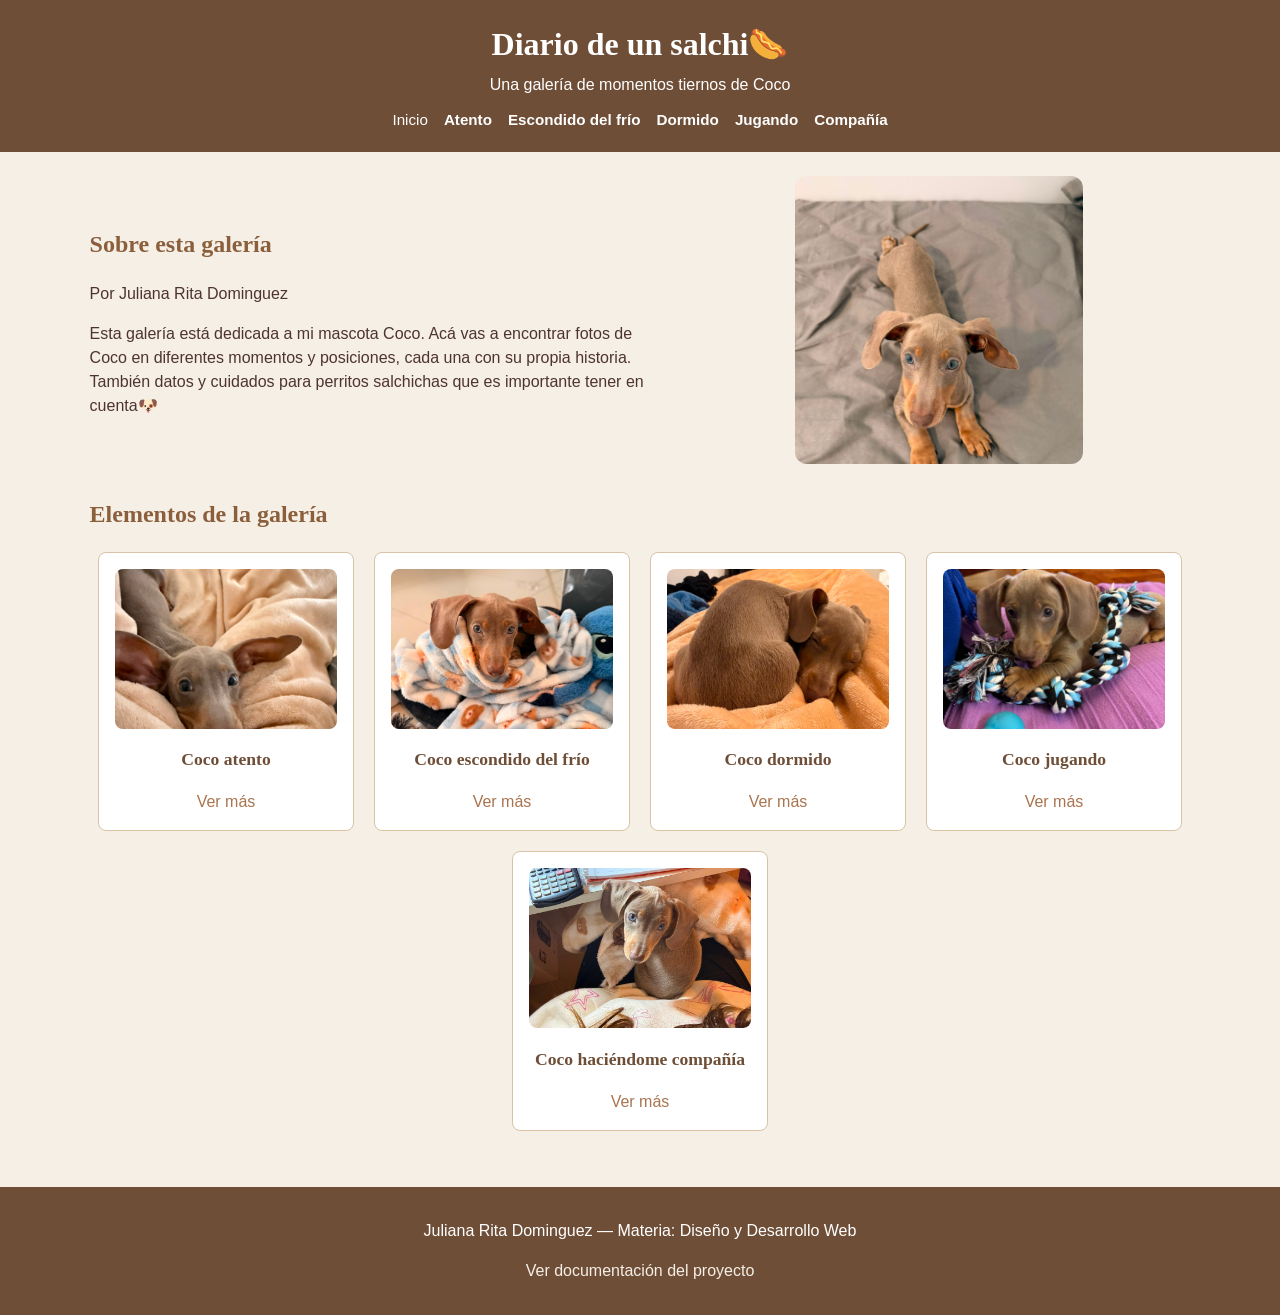
==== commit a1868256: "Remove description sentence about Coco Removed a sentence about Coco." ====
--- a/index.html
+++ b/index.html
@@ -30,7 +30,6 @@
         <h2>Sobre esta galería</h2>
         <p>Por Juliana Rita Dominguez</p>
         <p>Esta galería está dedicada a mi mascota Coco. Acá vas a encontrar fotos de Coco en diferentes momentos y posiciones, cada una con su propia historia. También datos y cuidados para perritos salchichas que es importante tener en cuenta🐶</p>
-        <p>El es coco☝️</p>
       </div>
       <div class="intro-imagen">
         <img src="img/coco.jpg" alt="Foto principal de Coco" class="imagen-principal">
--- a/css/style.css
+++ b/css/style.css
@@ -11,7 +11,6 @@
   line-height: 1.5;
 }
 
-/* Encabezado */
 header {
   background-color: #6F4E37;
   color: #FFFFFF;
@@ -30,7 +29,6 @@
   font-size: 1rem;
 }
 
-/* Navegación (Flexbox) */
 nav ul {
   list-style: none;
   display: flex;
@@ -39,6 +37,10 @@
   gap: 1rem;
   padding: 0;
   margin: 0.75rem 0 0 0;
+}
+
+nav li {
+  font-size: 0.95rem;
 }
 
 nav a {
@@ -52,11 +54,12 @@
   text-decoration: underline;
 }
 
-/* Contenido principal */
 main {
-  padding: 1.5rem 5%;
-  max-width: 60rem;
+  padding: 1.5rem 3%;
+  width: 92%;
+  max-width: 80rem;
   margin: 0 auto;
+  box-sizing: border-box;
 }
 
 h2 {
@@ -71,21 +74,13 @@
   font-size: 1.1rem;
 }
 
-/* Imágenes responsive */
 img {
   max-width: 100%;
-  height: auto;
   border-radius: 8px;
   margin: 0.5rem 0;
   display: block;
 }
 
-.imagen-principal {
-  width: 25rem;
-  max-width: 100%;
-}
-
-/* Enlaces */
 a {
   color: #A9744F;
   text-decoration: none;
@@ -96,7 +91,33 @@
   text-decoration: underline;
 }
 
-/* Galería con Flexbox */
+.intro {
+  display: flex;
+  flex-wrap: wrap;
+  align-items: center;
+  gap: 2rem;
+  margin-bottom: 2rem;
+}
+
+.intro-texto {
+  flex: 1 1 18rem;
+}
+
+.intro-imagen {
+  flex: 1 1 14rem;
+  display: flex;
+  justify-content: center;
+}
+
+.imagen-principal {
+  width: 100%;
+  max-width: 18rem;
+  height: 18rem;
+  object-fit: cover;
+  border-radius: 12px;
+  margin: 0;
+}
+
 .galeria {
   display: flex;
   flex-wrap: wrap;
@@ -116,7 +137,20 @@
   box-sizing: border-box;
 }
 
-/* Pie de página */
+.tarjeta img {
+  width: 100%;
+  height: 10rem;
+  object-fit: cover;
+  margin: 0 0 0.75rem 0;
+  border-radius: 8px;
+}
+
+main section > img {
+  max-height: 22rem;
+  width: 100%;
+  object-fit: cover;
+}
+
 footer {
   background-color: #6F4E37;
   color: #FFFFFF;
@@ -129,7 +163,6 @@
   color: #F5EFE6;
 }
 
-/* ===== Diseño responsive ===== */
 @media (max-width: 37.5em) {
   header h1 {
     font-size: 1.5rem;
@@ -149,4 +182,8 @@
     flex: 1 1 100%;
     max-width: 90%;
   }
+
+  .intro {
+    flex-direction: column;
+  }
 }
